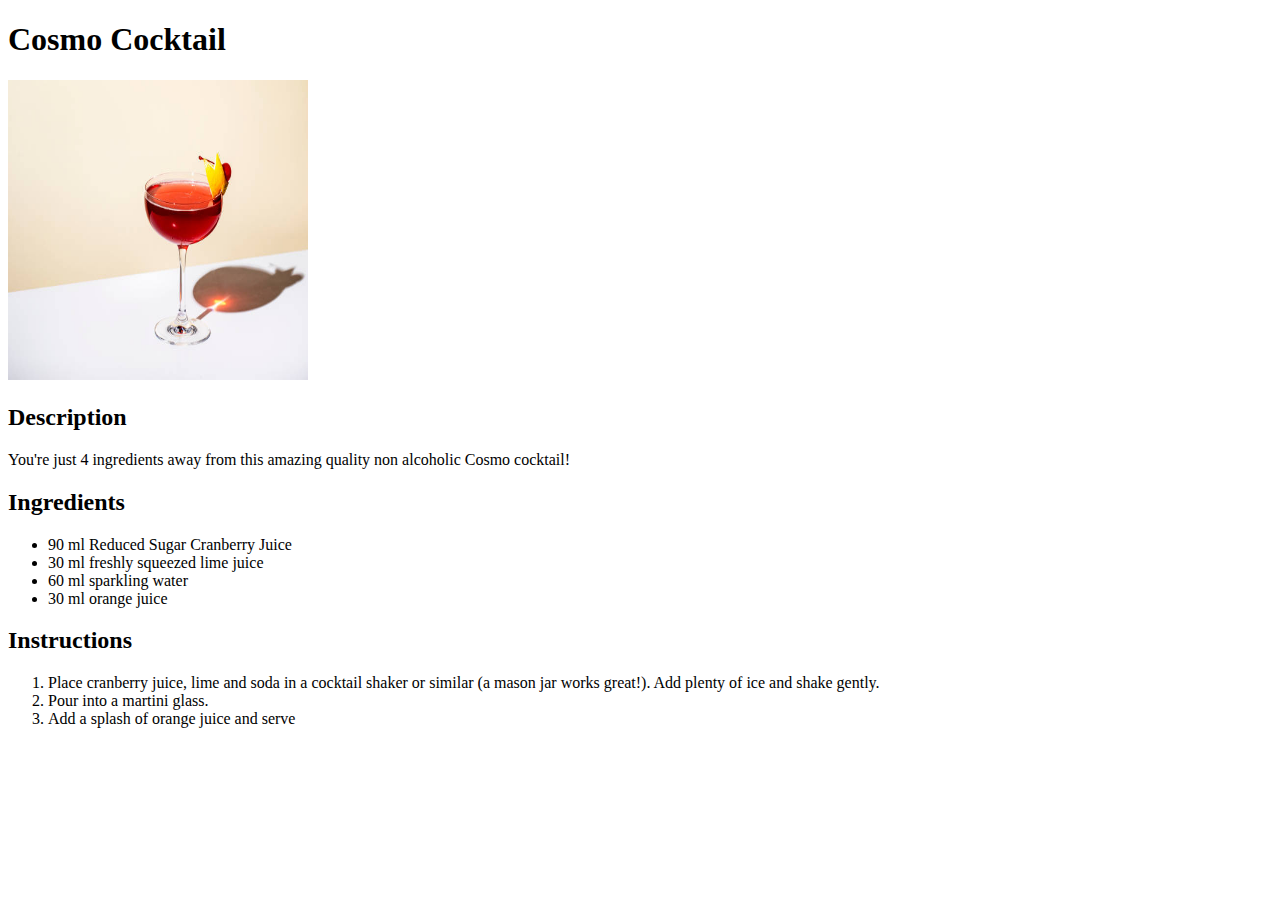
==== recipes/drink.html @ 4002d324 "Finished the project" ====
<!DOCTYPE html>
<html lang="en">

  <head>
     <meta charset="UTF-8">
     <meta http-equiv="X-UA-Compatible" content="IE=edge">
     <meta name="viewport" content="width=device-width,
     initial-scale=1.0">
     <title>Cosmo Cocktail</title>
  </head>


  <body>
    <h1>Cosmo Cocktail</h1>
    <img src="../img/drink.jpg" alt="Drink in a glass" height="300" width="300">

    
    <h2>Description</h2>
    <p>You're just 4 ingredients away from this amazing quality non alcoholic Cosmo cocktail!</p>

    <h2>Ingredients</h2>
     <ul>
        <li>90 ml Reduced Sugar Cranberry Juice</li>
        <li>30 ml freshly squeezed lime juice</li>
        <li>60 ml sparkling water</li>
        <li>30 ml orange juice</li>
     </ul>

    <h2>Instructions</h2>
     <ol>
        <li>Place cranberry juice, lime and soda in a cocktail shaker or similar (a mason jar works great!). Add plenty of ice and shake gently.</li>
        <li>Pour into a martini glass.</li>
        <li>Add a splash of orange juice and serve</li>
     </ol>


  </body>


</html>
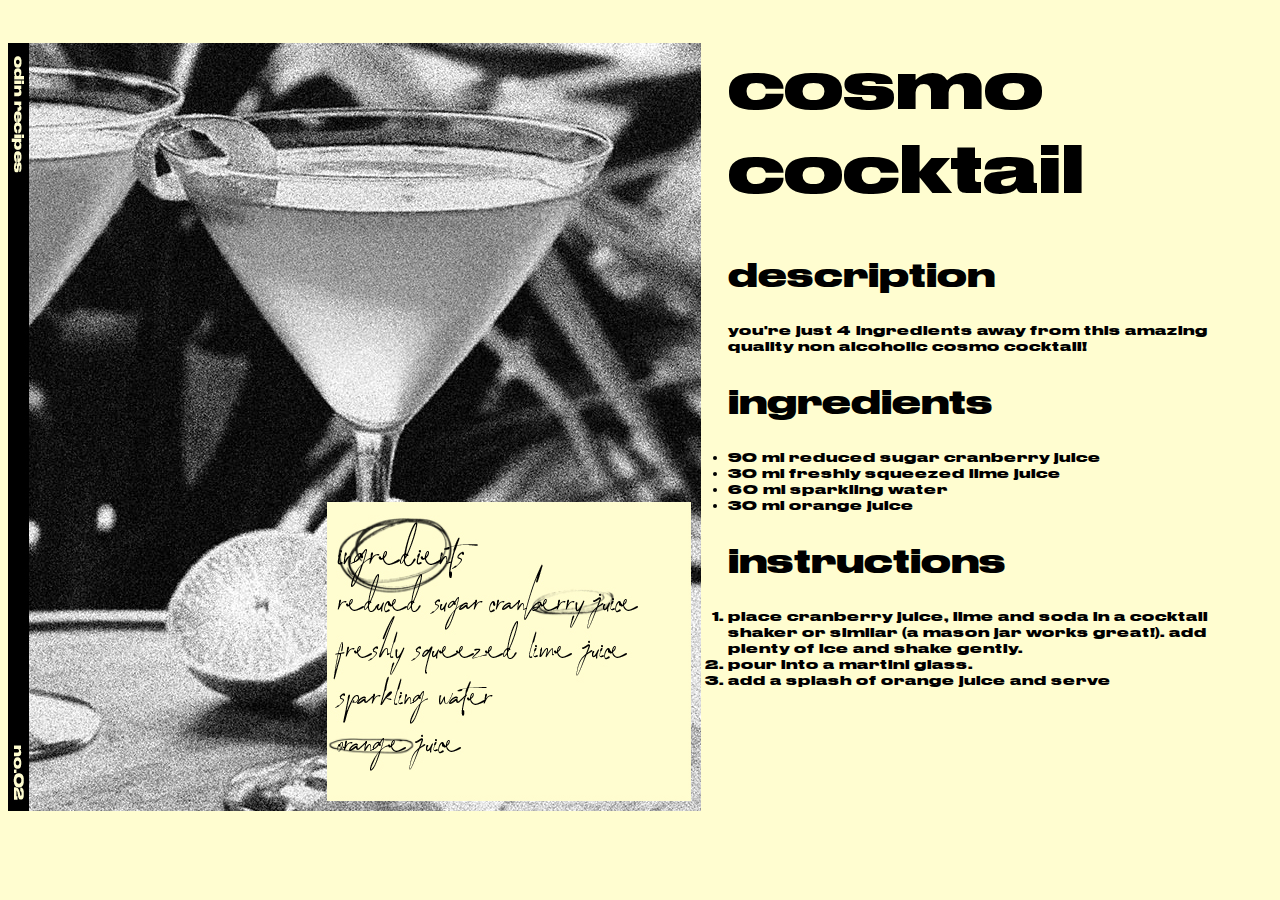
==== commit 80f25720: "Fixed header missing" ====
--- a/recipes/drink.html
+++ b/recipes/drink.html
@@ -6,18 +6,24 @@
      <meta http-equiv="X-UA-Compatible" content="IE=edge">
      <meta name="viewport" content="width=device-width,
      initial-scale=1.0">
+     <link rel="stylesheet" href="drink.css">
      <title>Cosmo Cocktail</title>
+     
   </head>
+ 
 
-
+<img src="img/drink.jpg" alt="Drink in a glass">
   <body>
-    <h1>Cosmo Cocktail</h1>
-    <img src="../img/drink.jpg" alt="Drink in a glass" height="300" width="300">
-
-    
+  
+<h1>Cosmo cocktail</h1>
+   
+   <div class="top-section">
+   
     <h2>Description</h2>
     <p>You're just 4 ingredients away from this amazing quality non alcoholic Cosmo cocktail!</p>
-
+   
+</div>
+<div class="mid-section">
     <h2>Ingredients</h2>
      <ul>
         <li>90 ml Reduced Sugar Cranberry Juice</li>
@@ -25,13 +31,15 @@
         <li>60 ml sparkling water</li>
         <li>30 ml orange juice</li>
      </ul>
-
+</div>
+<div class="bottom-section">
     <h2>Instructions</h2>
      <ol>
         <li>Place cranberry juice, lime and soda in a cocktail shaker or similar (a mason jar works great!). Add plenty of ice and shake gently.</li>
         <li>Pour into a martini glass.</li>
         <li>Add a splash of orange juice and serve</li>
      </ol>
+</div>
 
 
   </body>
--- a/recipes/drink.css
+++ b/recipes/drink.css
@@ -0,0 +1,49 @@
+@font-face {
+    font-family: "Druk Wide Bold";
+    src: url(druk.ttf);
+}
+
+
+body {
+    font-family: "Druk Wide Bold";
+    background-color: #fffdd0
+    
+   
+    
+} 
+
+
+img {
+    float: left;
+    margin-right: 27px;
+    margin-bottom: 20px;
+    
+
+}
+
+h1 {
+    color:black; 
+    font-size: 4rem;
+    text-transform: lowercase;
+}
+
+h2 {
+    color: black ;
+    font-size: 2rem;
+    text-transform: lowercase;
+   
+
+    
+  
+}
+
+.top-section,
+.mid-section,
+.bottom-section {
+    color: black;
+    font-size: 13px;
+    text-transform: lowercase;
+
+    
+   
+}